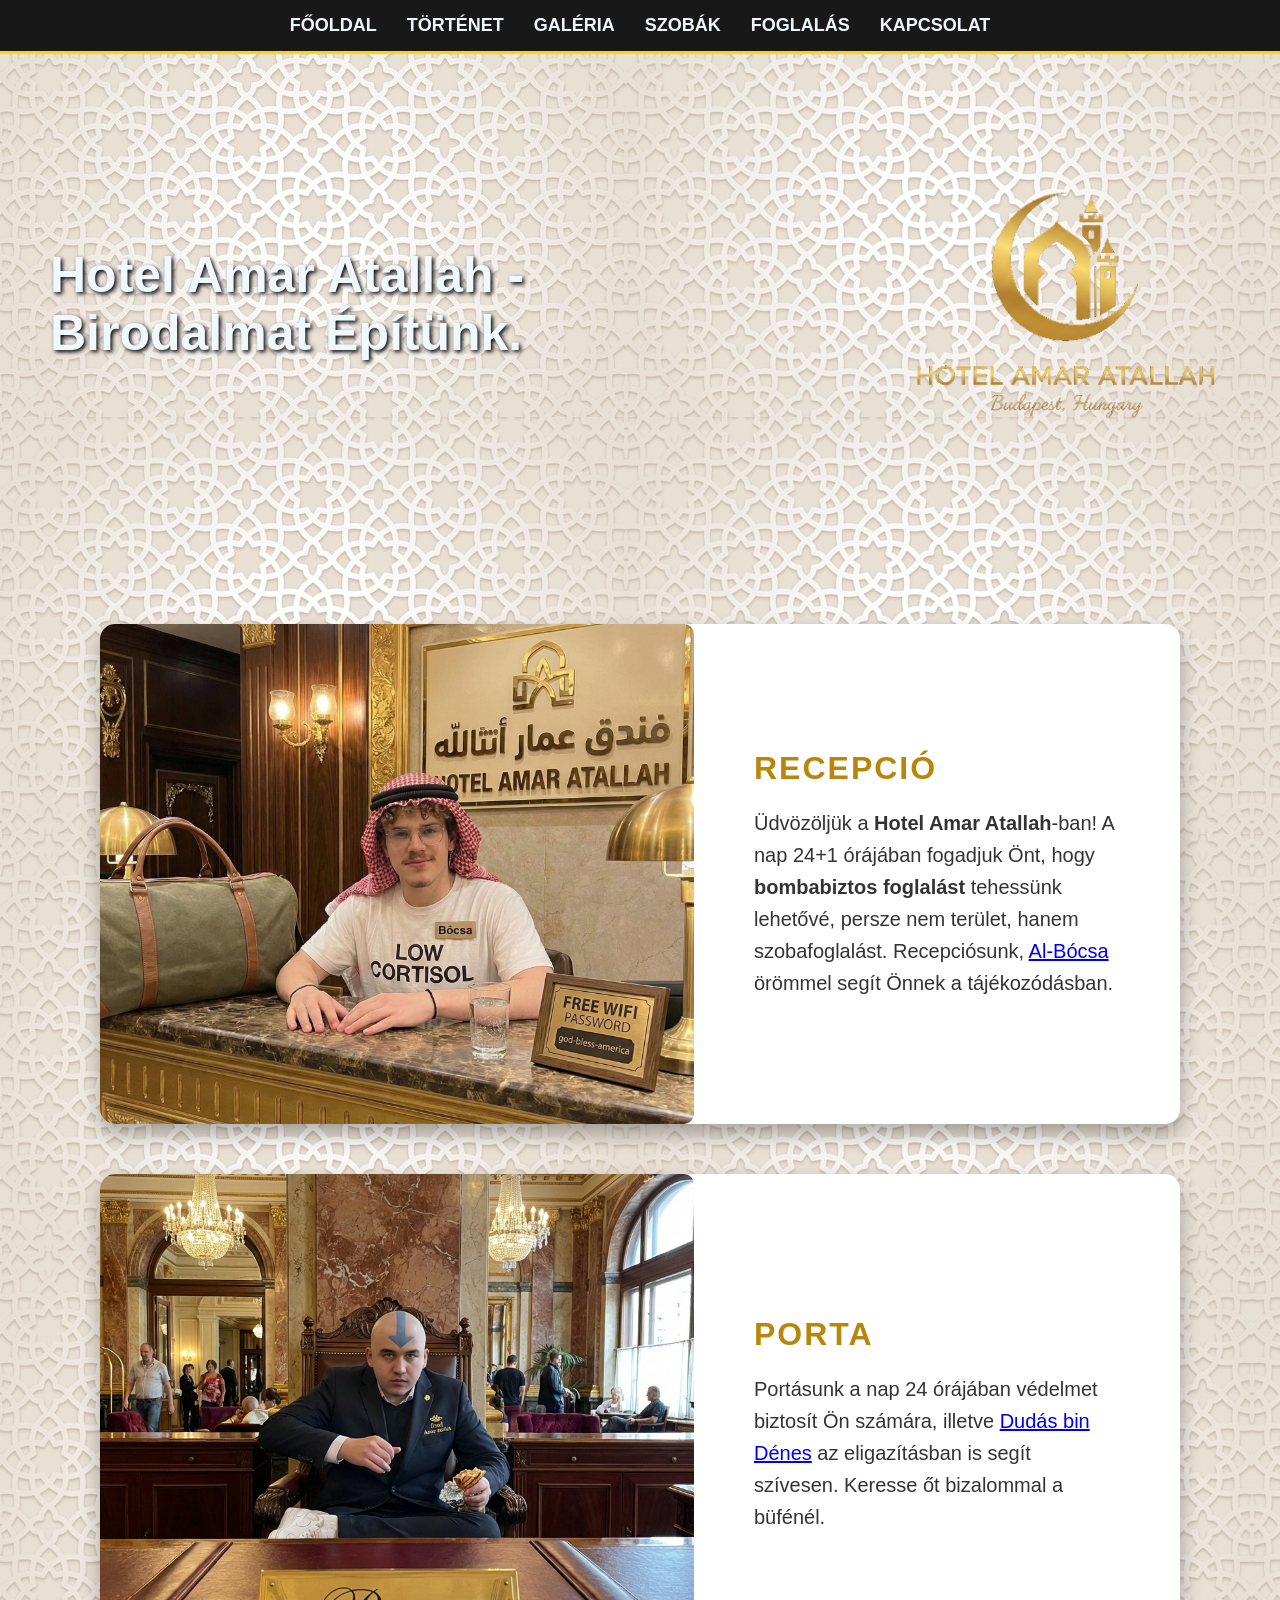
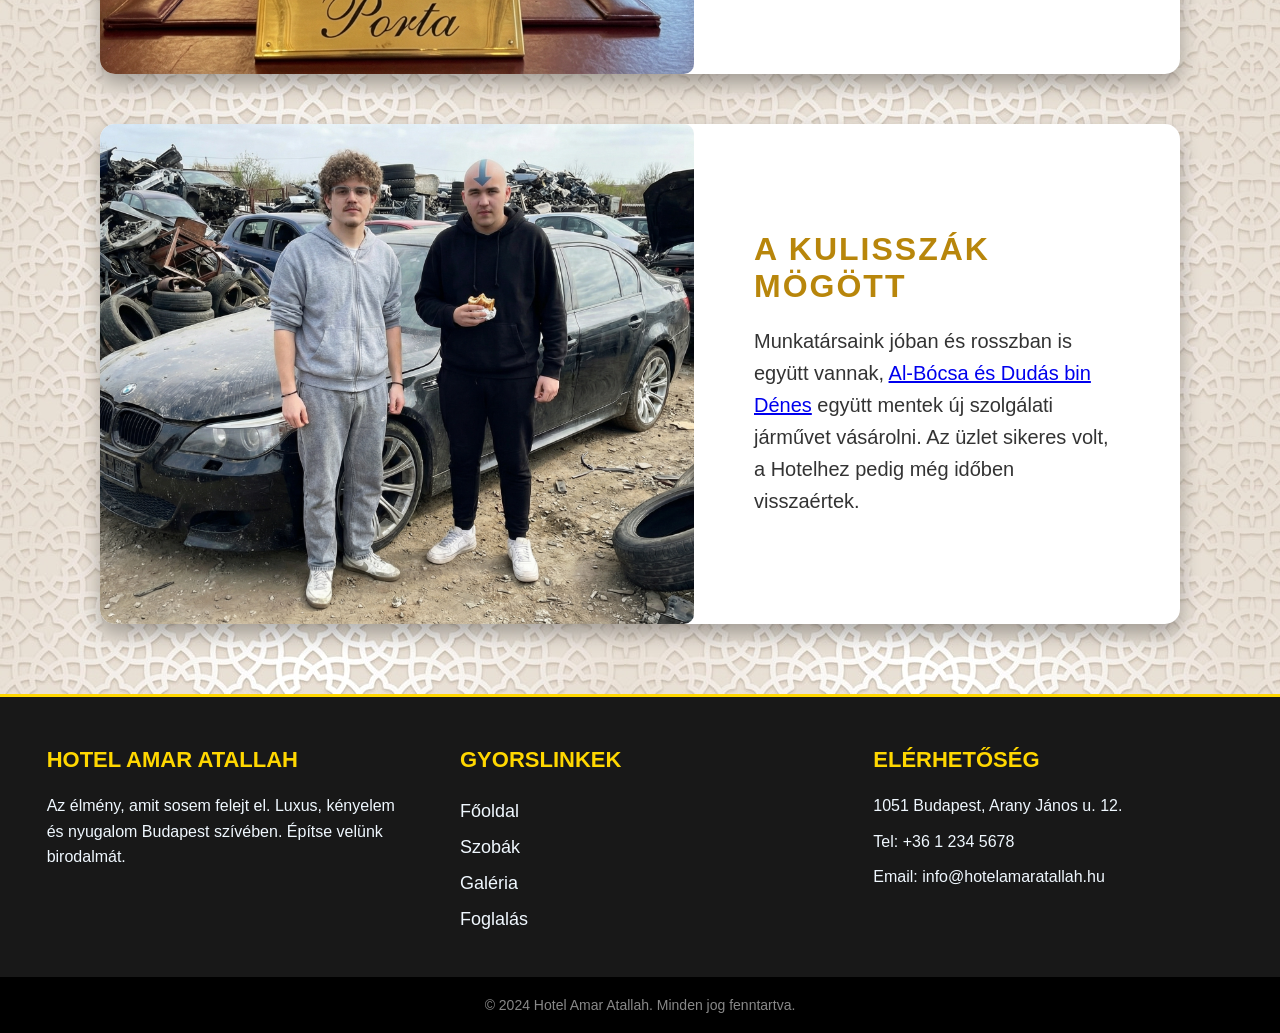
==== Hotel_Amar_Atallah/fooldal/fooldal.html @ 4a9dad7d "KAA-22" ====
<!DOCTYPE html>
<html lang="hu">
<head>
    <meta charset="UTF-8">
    <meta name="viewport" content="width=device-width, initial-scale=1.0">
    <title>Hotel Amar Atallah | Home</title>
    <link rel="stylesheet" href="css/main.css">
</head>
<body>

<nav class="navbar">
    <input type="checkbox" id="menu-toggle">

    <label for="menu-toggle" class="hamburger">
        <span></span>
        <span></span>
        <span></span>
    </label>

    <ul class="menu">
        <li><a href="../fooldal/fooldal.html">Főoldal</a></li>
        <li><a href="../us/us.html">Történet</a></li>
        <li><a href="#">Galéria</a></li>
        <li><a href="#">Szobák</a></li>
        <li><a href="#">Foglalás</a></li>
        <li><a href="#">Kapcsolat</a></li>
    </ul>
</nav>

<header>
    <h1>Hotel Amar Atallah - <br>Birodalmat Építünk.</h1>
    <img src="../../Hotel_Amar_Atallah/images/logos/WBGbig_logo_gold.png" alt="">
</header>

<main>
    <div class="kartya">
        <div class="kep-doboz">
            <img src="../../Hotel_Amar_Atallah/images/Bocsa.jpeg" alt="recepcio">
        </div>
        <div class="szoveg-doboz">
            <h2>Recepció</h2>
            <p>Üdvözöljük a <b>Hotel Amar Atallah</b>-ban! A nap 24+1 órájában fogadjuk Önt, hogy <b>bombabiztos foglalást</b> tehessünk lehetővé, persze nem terület, hanem szobafoglalást. Recepciósunk, <a href="../images/Bocsa.jpeg" target="_blank">Al-Bócsa</a> örömmel segít Önnek a tájékozódásban.</p>
        </div>
    </div>
    <div class="kartya">
        <div class="kep-doboz">
            <img src="../../Hotel_Amar_Atallah/images/Dudas.jpeg" alt="porta">
        </div>
        <div class="szoveg-doboz">
            <h2>Porta</h2>
            <p>Portásunk a nap 24 órájában védelmet biztosít Ön számára, illetve <a href="../images/Dudas.jpeg" target="_blank">Dudás bin Dénes</a> az eligazításban is segít szívesen. Keresse őt bizalommal a büfénél.</p>
        </div>
    </div>
    <div class="kartya">
        <div class="kep-doboz">
            <img src="../../Hotel_Amar_Atallah/images/Egyutt.jpeg" alt="egyutt">
        </div>
        <div class="szoveg-doboz">
            <h2>A kulisszák mögött</h2>
            <p>Munkatársaink jóban és rosszban is együtt vannak, <a href="../images/Egyutt.jpeg" target="_blank">Al-Bócsa és Dudás bin Dénes</a> együtt mentek új szolgálati járművet vásárolni. Az üzlet sikeres volt, a Hotelhez pedig még időben visszaértek.</p>
        </div>
    </div>
</main>

<footer>
    <div class="footer-tartalom">
        <div class="footer-doboz">
            <h3>Hotel Amar Atallah</h3>
            <p>Az élmény, amit sosem felejt el. Luxus, kényelem és nyugalom Budapest szívében. Építse velünk birodalmát.</p>
        </div>

        <div class="footer-doboz">
            <h3>Gyorslinkek</h3>
            <ul>
                <li><a href="#">Főoldal</a></li>
                <li><a href="#">Szobák</a></li>
                <li><a href="#">Galéria</a></li>
                <li><a href="#">Foglalás</a></li>
            </ul>
        </div>

        <div class="footer-doboz">
            <h3>Elérhetőség</h3>
            <p>1051 Budapest, Arany János u. 12.</p>
            <p>Tel: +36 1 234 5678</p>
            <p>Email: info@hotelamaratallah.hu</p>
        </div>
    </div>

    <div class="copyright">
        <p>&copy; 2024 Hotel Amar Atallah. Minden jog fenntartva.</p>
    </div>
</footer>
</body>
</html>
---- Hotel_Amar_Atallah/fooldal/css/main.css ----
* {
    box-sizing: border-box;
    margin: 0;
    padding: 0;
}

body {
    background: url(../../images/arab_hatter.png);
    font-family: 'Segoe UI', Tahoma, Geneva, Verdana, sans-serif;
}

nav {
    background-color: rgb(24, 24, 24);
    width: 100%;
    padding: 15px;
    border-bottom: 3px solid #ffd700;
    position: relative;
}

#menu-toggle {
    display: none;
}

.hamburger {
    width: 30px;
    height: 22px;
    display: flex;
    flex-direction: column;
    justify-content: space-between;
    cursor: pointer;
}

.hamburger span {
    height: 4px;
    background: white;
    border-radius: 2px;
}

.menu {
    list-style: none;
    margin: 20px 0 0 0;
    padding: 0;
    display: none;
    flex-direction: column;
    gap: 20px;
    text-align: center;
    width: 100%;
}

.menu a {
    text-decoration: none;
    color: aliceblue;
    font-size: 18px;
    font-weight: bold;
    text-transform: uppercase;
    display: block;
}

.menu a:hover {
    color: #ffd700;
}

#menu-toggle:checked ~ .menu {
    display: flex;
}

header {
    background-image: linear-gradient(to right, rgba(0,0,0,0.6)), url(../../images/hotel_upscaled.jpg);
    background-size: cover;
    background-position: center;
    width: 100%;
    padding: 30px;
    display: flex;
    flex-direction: column;
    align-items: center;
    text-align: center;
    gap: 20px;
    color: aliceblue;
}

header h1 {
    font-size: 32px;
    text-shadow: 2px 2px 4px black;
}

header img {
    height: auto;
    width: 150px;
}

main {
    margin: 20px;
    text-align: center;
}

main img {
    max-width: 100%;
    height: auto;
    border-radius: 10px;
}

@media (min-width: 1024px) {

    .hamburger {
        display: none;
    }

    .menu {
        display: flex;
        flex-direction: row;
        justify-content: center;
        gap: 30px;
        margin: 0;
    }

    header {
        flex-direction: row;
        justify-content: space-between;
        height: 500px;
        padding-left: 50px;
        padding-right: 50px;
        text-align: left;
    }

    header h1 {
        font-size: 50px;
    }

    header img {
        width: auto;
        height: 70%;
    }
}

main {
    display: flex;
    flex-direction: column;
    align-items: center;
    gap: 50px;
    padding: 50px 20px;
    min-height: 60vh;
}

.kartya {
    background-color: white;
    box-shadow: 0 10px 20px rgba(0,0,0,0.3);
    border-radius: 15px;
    overflow: hidden;
    width: 90%;
    max-width: 1300px;
    display: flex;
    flex-direction: column;
}

.kep-doboz {
    width: 100%;
    height: 300px;
}

.kep-doboz img {
    width: 100%;
    height: 100%;
    object-fit: cover;
    display: block;
}

.szoveg-doboz {
    padding: 40px;
    color: #333;
    text-align: center;
    display: flex;
    flex-direction: column;
    justify-content: center;
}

.szoveg-doboz h2 {
    color: #b8860b;
    margin-bottom: 20px;
    font-size: 32px;
    text-transform: uppercase;
    letter-spacing: 2px;
}

.szoveg-doboz p {
    font-size: 20px;
    line-height: 1.6;
}

@media (min-width: 1024px) {
    .kartya {
        flex-direction: row;
        height: 500px;
    }

    .kep-doboz {
        width: 55%;
        height: 100%;
    }

    .szoveg-doboz {
        width: 45%;
        text-align: left;
        padding: 60px;
    }
}

footer {
    background-color: rgb(24, 24, 24);
    color: aliceblue;
    padding-top: 50px;
    border-top: 3px solid #ffd700;
    width: 100%;
}

.footer-tartalom {
    display: flex;
    flex-direction: column;
    align-items: center;
    text-align: center;
    gap: 40px;
    padding-bottom: 40px;
    max-width: 1200px;
    margin: 0 auto;
}

.footer-doboz {
    width: 80%;
}

.footer-doboz h3 {
    color: #ffd700;
    margin-bottom: 20px;
    font-size: 22px;
    text-transform: uppercase;
}

.footer-doboz p {
    line-height: 1.6;
    margin-bottom: 10px;
}

.footer-doboz ul {
    list-style: none;
    padding: 0;
}

.footer-doboz a {
    text-decoration: none;
    color: aliceblue;
    line-height: 2;
    font-size: 18px;
}


.footer-doboz a:hover {
    color: #ffd700;
}

.copyright {
    background-color: black;
    text-align: center;
    padding: 20px;
    font-size: 14px;
    color: #888;
}

@media (min-width: 800px) {
    .footer-tartalom {
        flex-direction: row;
        justify-content: space-around;
        align-items: flex-start;
        text-align: left;
    }

    .footer-doboz {
        width: 30%;
    }
}
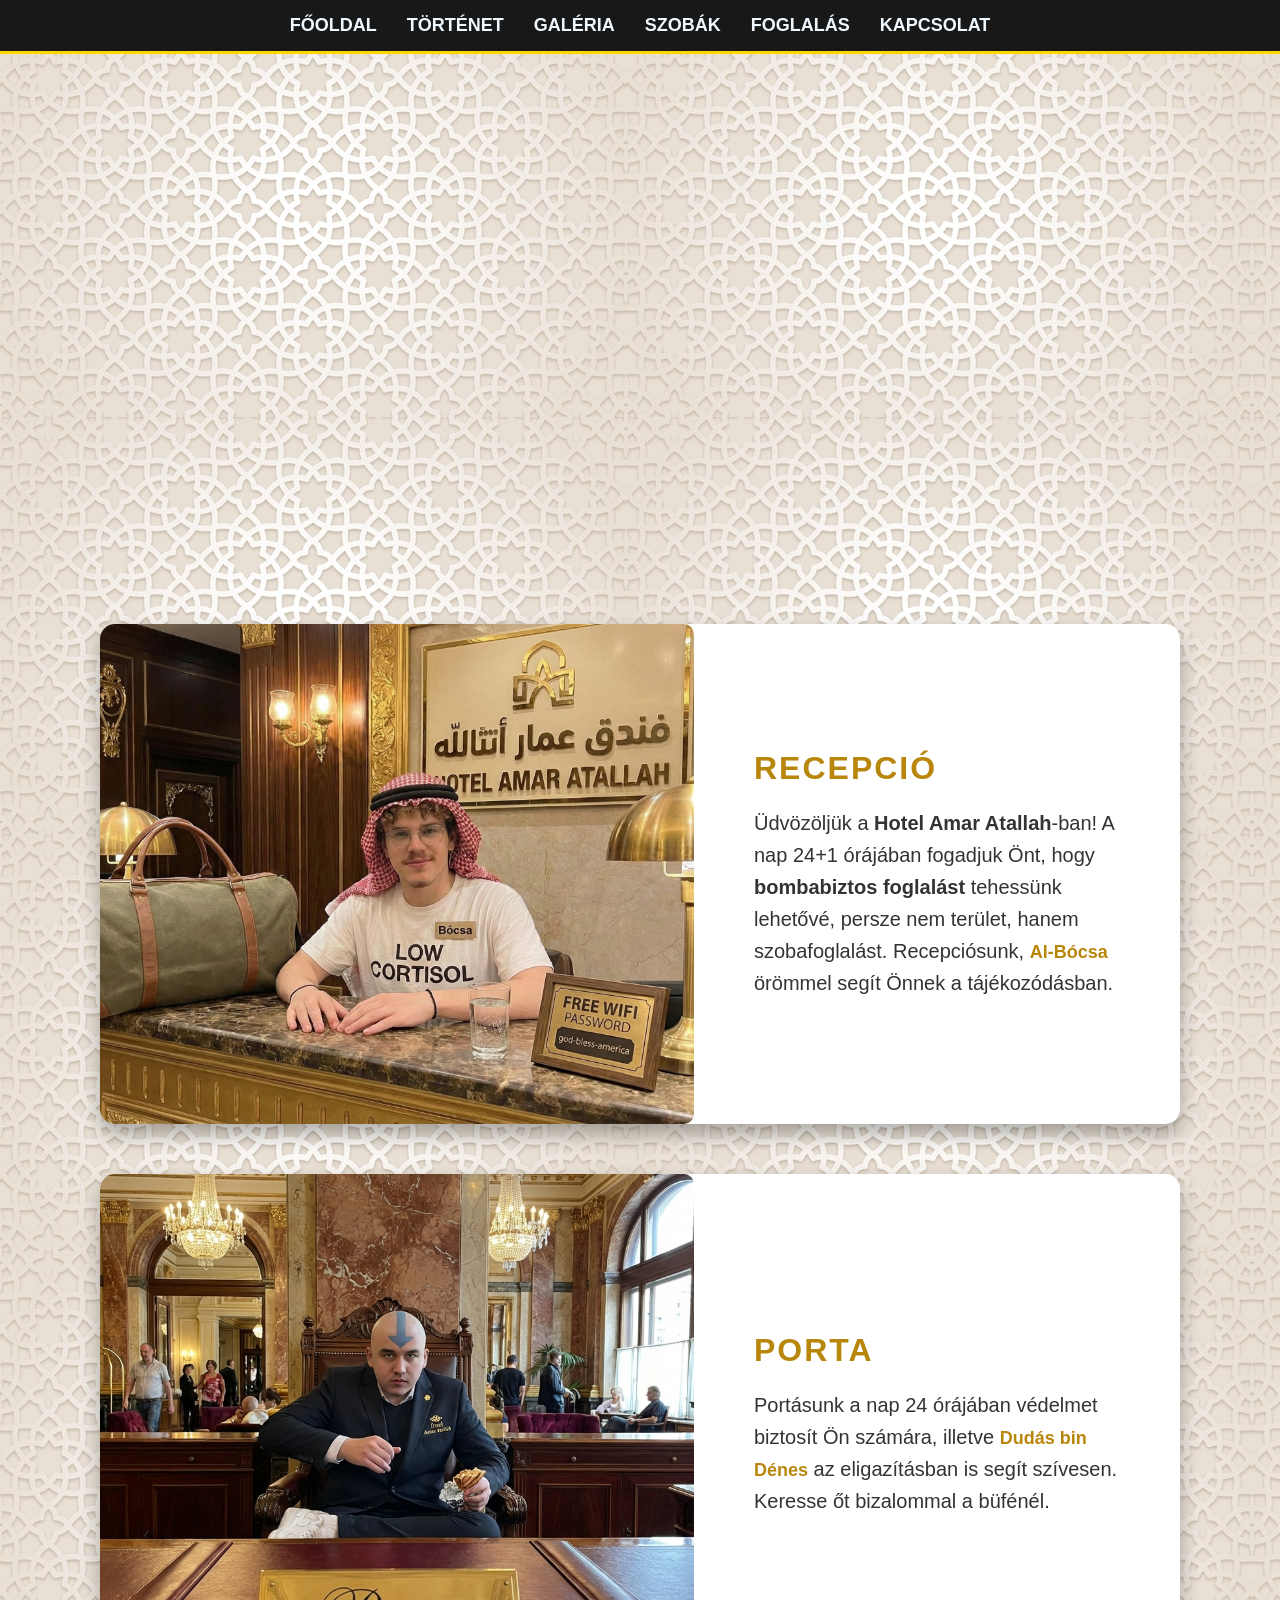
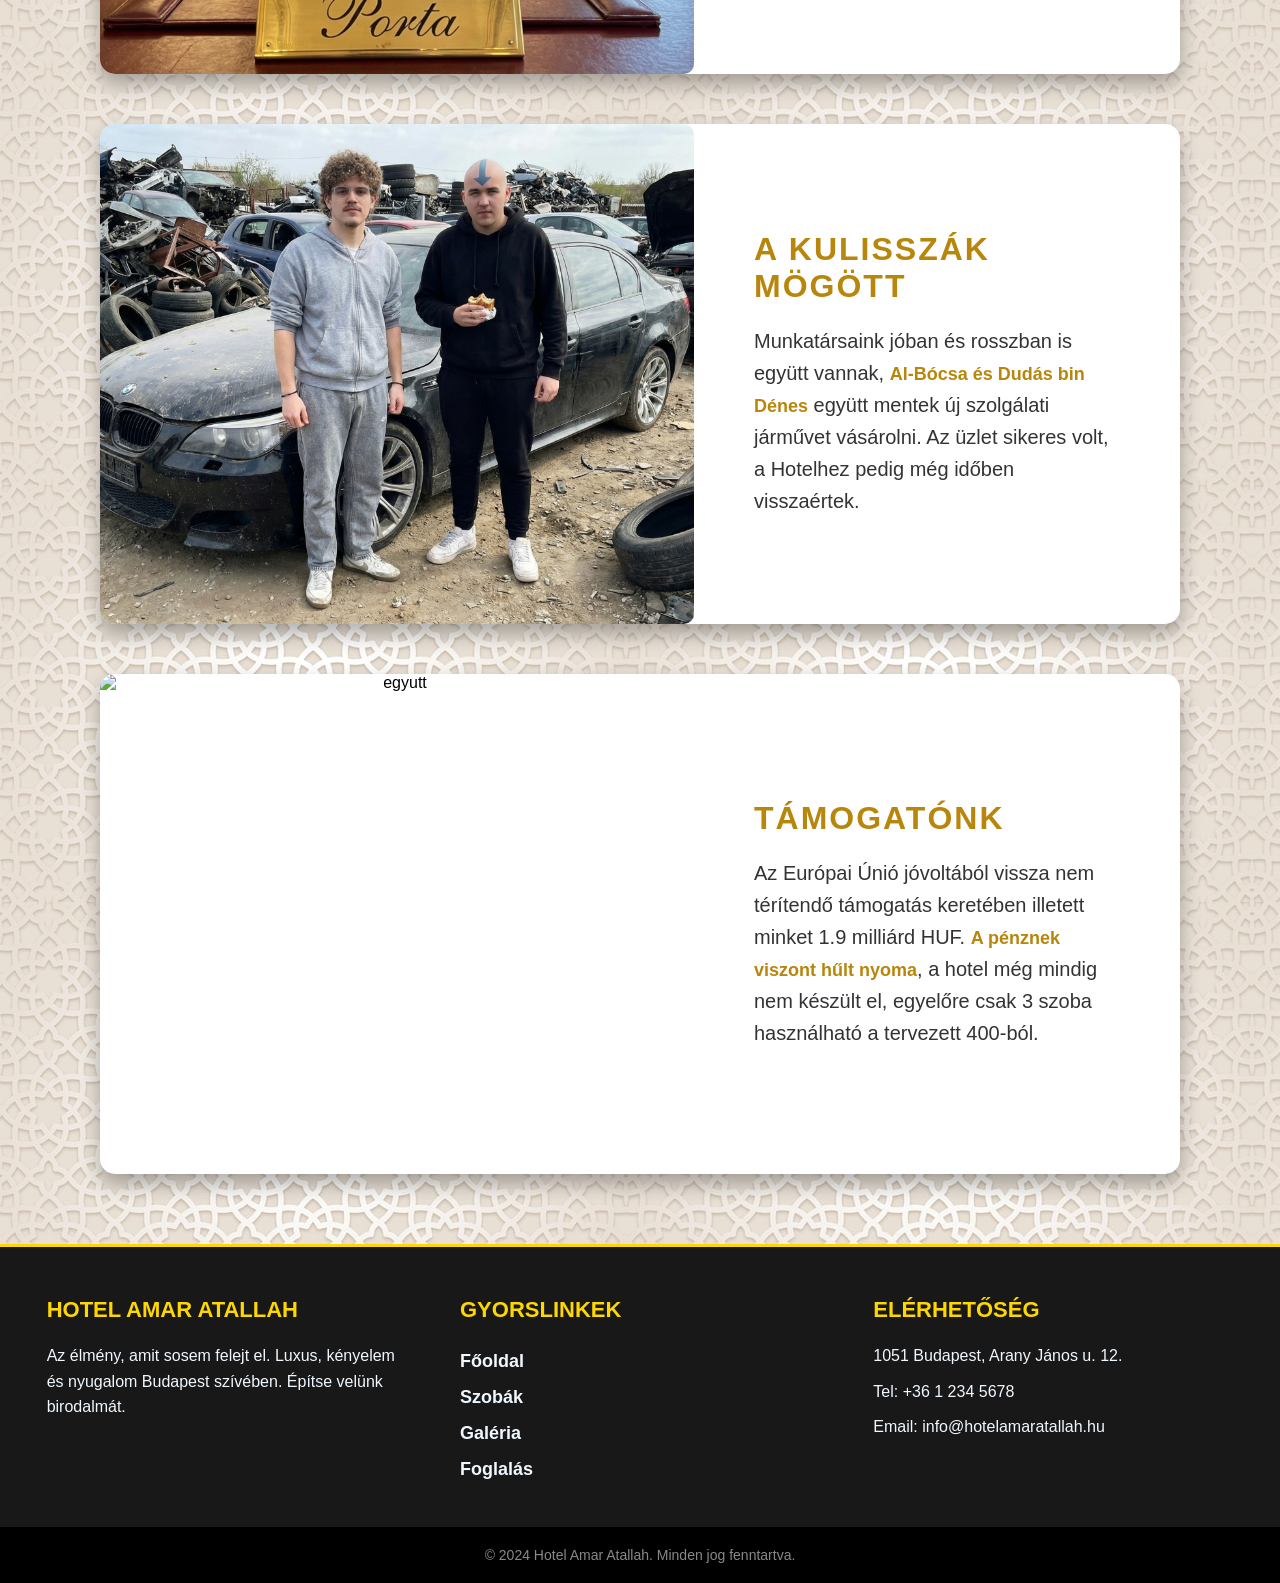
==== commit be726745: "KAA-28" ====
--- a/Hotel_Amar_Atallah/fooldal/fooldal.html
+++ b/Hotel_Amar_Atallah/fooldal/fooldal.html
@@ -27,9 +27,7 @@
     </ul>
 </nav>
 
-<header>
-    <h1>Hotel Amar Atallah - <br>Birodalmat Építünk.</h1>
-    <img src="../../Hotel_Amar_Atallah/images/logos/WBGbig_logo_gold.png" alt="">
+<header>    
 </header>
 
 <main>
@@ -58,6 +56,15 @@
         <div class="szoveg-doboz">
             <h2>A kulisszák mögött</h2>
             <p>Munkatársaink jóban és rosszban is együtt vannak, <a href="../images/Egyutt.jpeg" target="_blank">Al-Bócsa és Dudás bin Dénes</a> együtt mentek új szolgálati járművet vásárolni. Az üzlet sikeres volt, a Hotelhez pedig még időben visszaértek.</p>
+        </div>
+    </div>
+    <div class="kartya">
+        <div class="kep-doboz">
+            <img src="../images/eu.jpeg" alt="egyutt">
+        </div>
+        <div class="szoveg-doboz">
+            <h2>Támogatónk</h2>
+            <p>Az Európai Únió jóvoltából vissza nem térítendő támogatás keretében illetett minket 1.9 milliárd HUF. <a href="" target="_blank">A pénznek viszont hűlt nyoma</a>, a hotel még mindig nem készült el, egyelőre csak 3 szoba használható a tervezett 400-ból.</p>
         </div>
     </div>
 </main>
--- a/Hotel_Amar_Atallah/fooldal/css/main.css
+++ b/Hotel_Amar_Atallah/fooldal/css/main.css
@@ -275,4 +275,15 @@
     .footer-doboz {
         width: 30%;
     }
+}
+
+a {
+    text-decoration: none;
+    color: #b8860b;
+    font-size: 18px;
+    font-weight: bold;
+}
+
+a:hover {
+    color: #ffd700;
 }
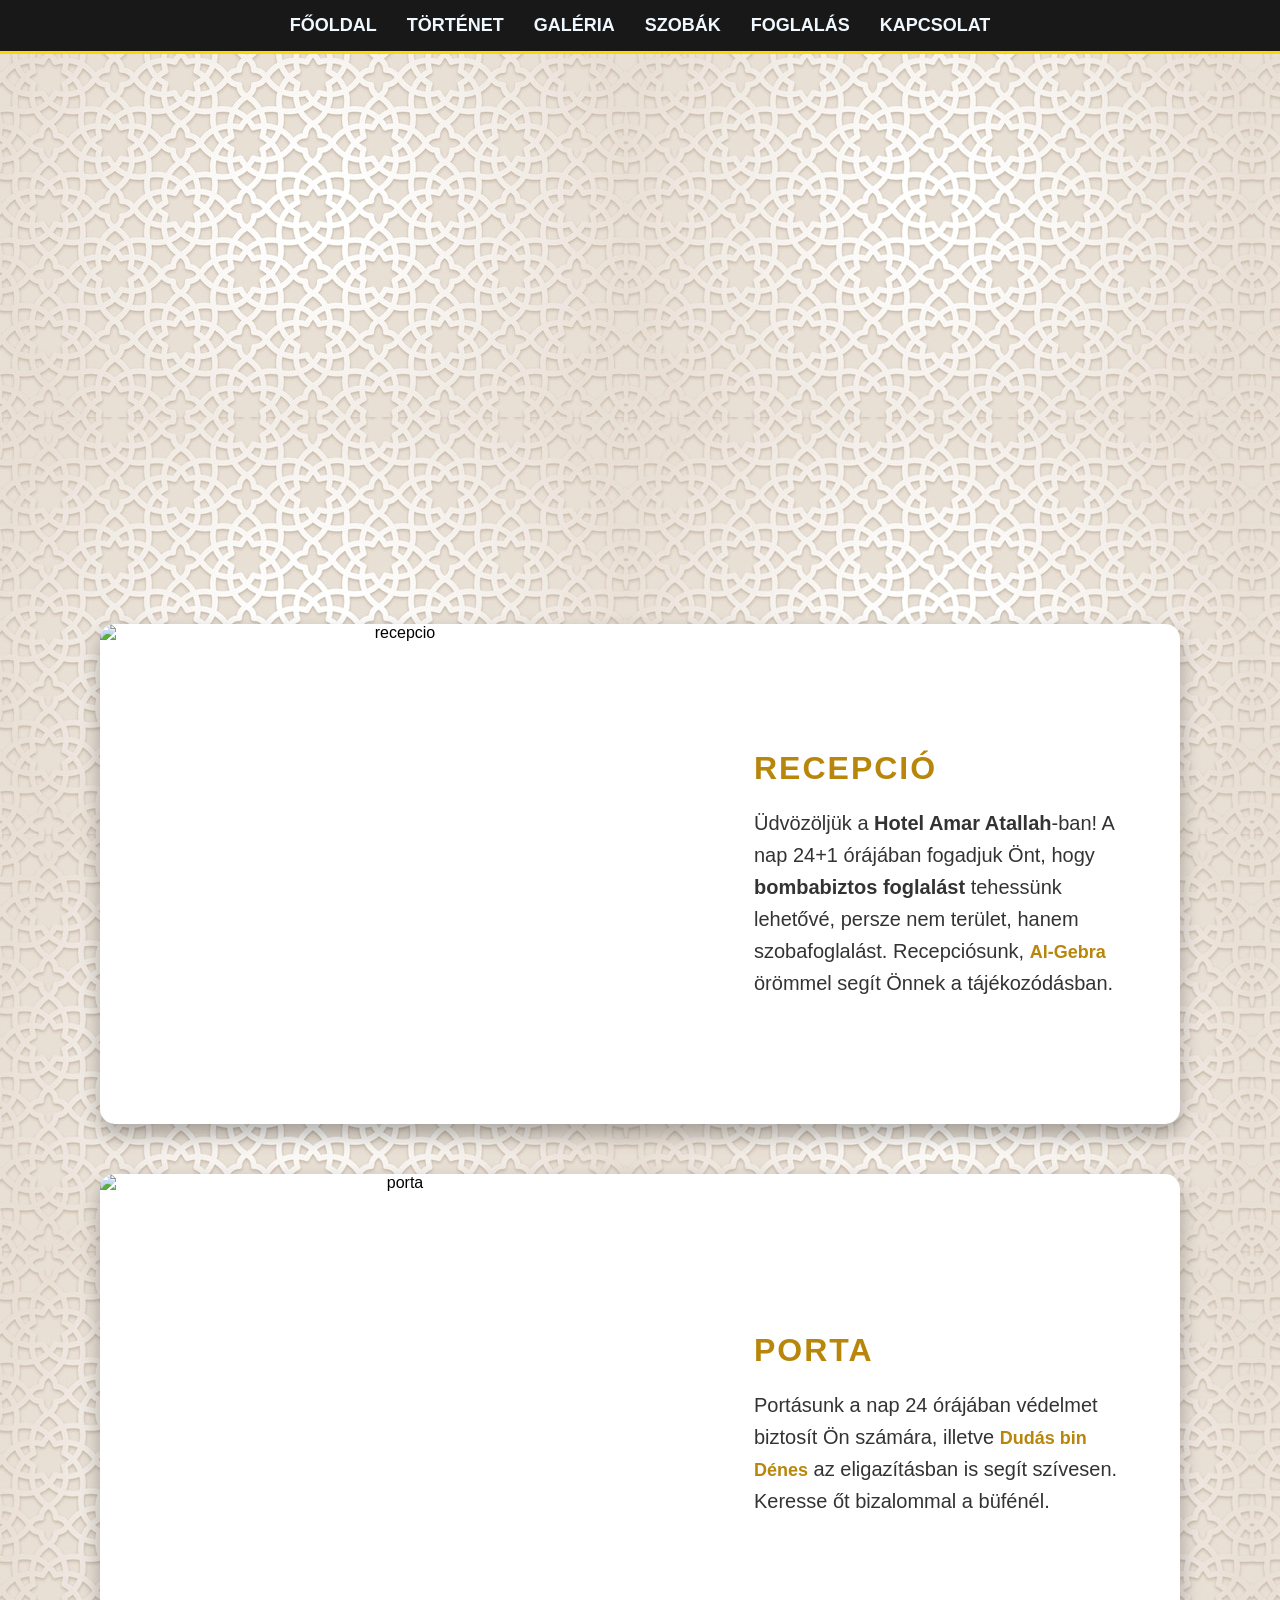
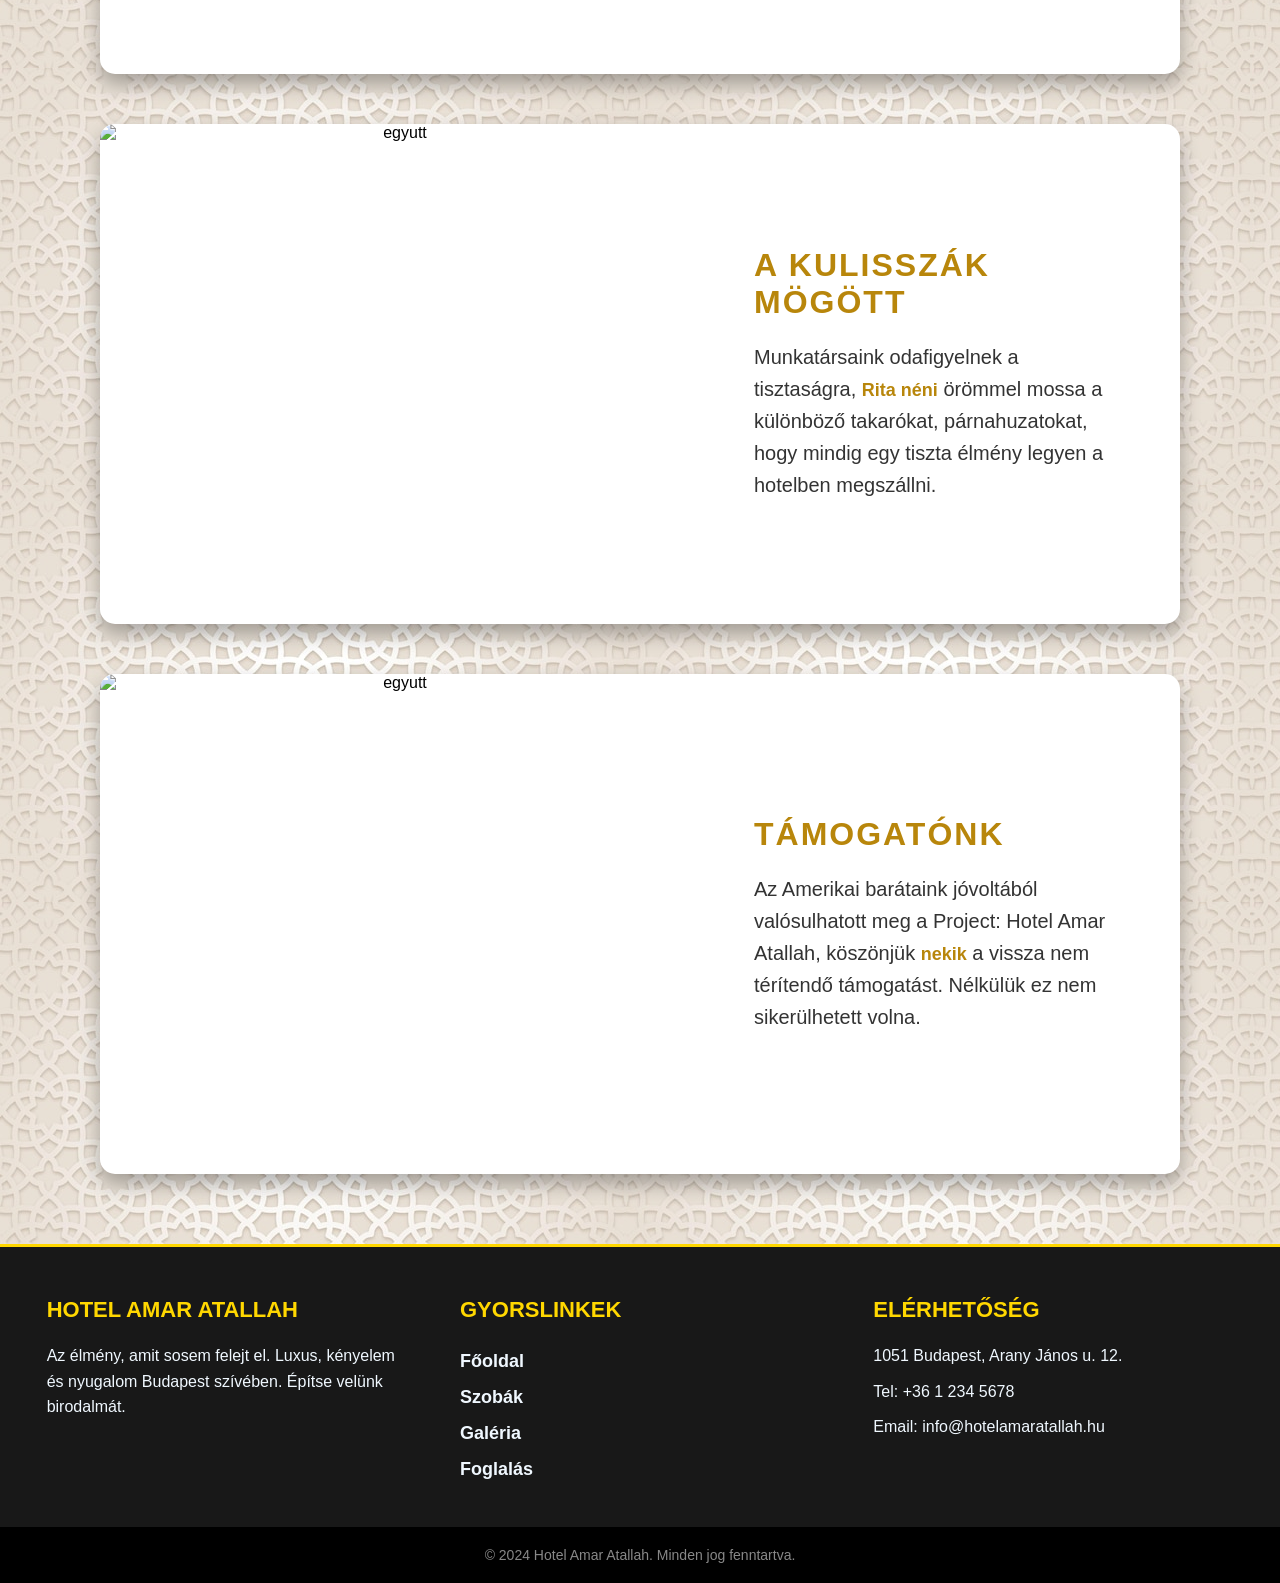
==== commit 126678ec: "KAA-32" ====
--- a/Hotel_Amar_Atallah/fooldal/fooldal.html
+++ b/Hotel_Amar_Atallah/fooldal/fooldal.html
@@ -33,16 +33,16 @@
 <main>
     <div class="kartya">
         <div class="kep-doboz">
-            <img src="../../Hotel_Amar_Atallah/images/Bocsa.jpeg" alt="recepcio">
+            <img src="../../Hotel_Amar_Atallah/images/receptionist.png" alt="recepcio">
         </div>
         <div class="szoveg-doboz">
             <h2>Recepció</h2>
-            <p>Üdvözöljük a <b>Hotel Amar Atallah</b>-ban! A nap 24+1 órájában fogadjuk Önt, hogy <b>bombabiztos foglalást</b> tehessünk lehetővé, persze nem terület, hanem szobafoglalást. Recepciósunk, <a href="../images/Bocsa.jpeg" target="_blank">Al-Bócsa</a> örömmel segít Önnek a tájékozódásban.</p>
+            <p>Üdvözöljük a <b>Hotel Amar Atallah</b>-ban! A nap 24+1 órájában fogadjuk Önt, hogy <b>bombabiztos foglalást</b> tehessünk lehetővé, persze nem terület, hanem szobafoglalást. Recepciósunk, <a href="../images/receptionist.png" target="_blank">Al-Gebra</a> örömmel segít Önnek a tájékozódásban.</p>
         </div>
     </div>
     <div class="kartya">
         <div class="kep-doboz">
-            <img src="../../Hotel_Amar_Atallah/images/Dudas.jpeg" alt="porta">
+            <img src="../../Hotel_Amar_Atallah/images/portas.png" alt="porta">
         </div>
         <div class="szoveg-doboz">
             <h2>Porta</h2>
@@ -51,20 +51,20 @@
     </div>
     <div class="kartya">
         <div class="kep-doboz">
-            <img src="../../Hotel_Amar_Atallah/images/Egyutt.jpeg" alt="egyutt">
+            <img src="../../Hotel_Amar_Atallah/images/washer.png" alt="egyutt">
         </div>
         <div class="szoveg-doboz">
             <h2>A kulisszák mögött</h2>
-            <p>Munkatársaink jóban és rosszban is együtt vannak, <a href="../images/Egyutt.jpeg" target="_blank">Al-Bócsa és Dudás bin Dénes</a> együtt mentek új szolgálati járművet vásárolni. Az üzlet sikeres volt, a Hotelhez pedig még időben visszaértek.</p>
+            <p>Munkatársaink odafigyelnek a tisztaságra, <a href="../images/washer.png" target="_blank">Rita néni</a> örömmel mossa a különböző takarókat, párnahuzatokat, hogy mindig egy tiszta élmény legyen a hotelben megszállni.</p>
         </div>
     </div>
     <div class="kartya">
         <div class="kep-doboz">
-            <img src="../images/eu.jpeg" alt="egyutt">
+            <img src="../images/sa-us.png" alt="egyutt">
         </div>
         <div class="szoveg-doboz">
             <h2>Támogatónk</h2>
-            <p>Az Európai Únió jóvoltából vissza nem térítendő támogatás keretében illetett minket 1.9 milliárd HUF. <a href="" target="_blank">A pénznek viszont hűlt nyoma</a>, a hotel még mindig nem készült el, egyelőre csak 3 szoba használható a tervezett 400-ból.</p>
+            <p>Az Amerikai barátaink jóvoltából valósulhatott meg a Project: Hotel Amar Atallah, köszönjük <a href="../images/sa-us.png" target="_blank">nekik</a> a vissza nem térítendő támogatást. Nélkülük ez nem sikerülhetett volna.</p>
         </div>
     </div>
 </main>
--- a/Hotel_Amar_Atallah/fooldal/css/main.css
+++ b/Hotel_Amar_Atallah/fooldal/css/main.css
@@ -65,7 +65,7 @@
 }
 
 header {
-    background-image: linear-gradient(to right, rgba(0,0,0,0.6)), url(../../images/hotel_upscaled.jpg);
+    background-image: linear-gradient(to right, rgba(0,0,0,0)), url(../../images/hotel_upscaled.jpg);
     background-size: cover;
     background-position: center;
     width: 100%;
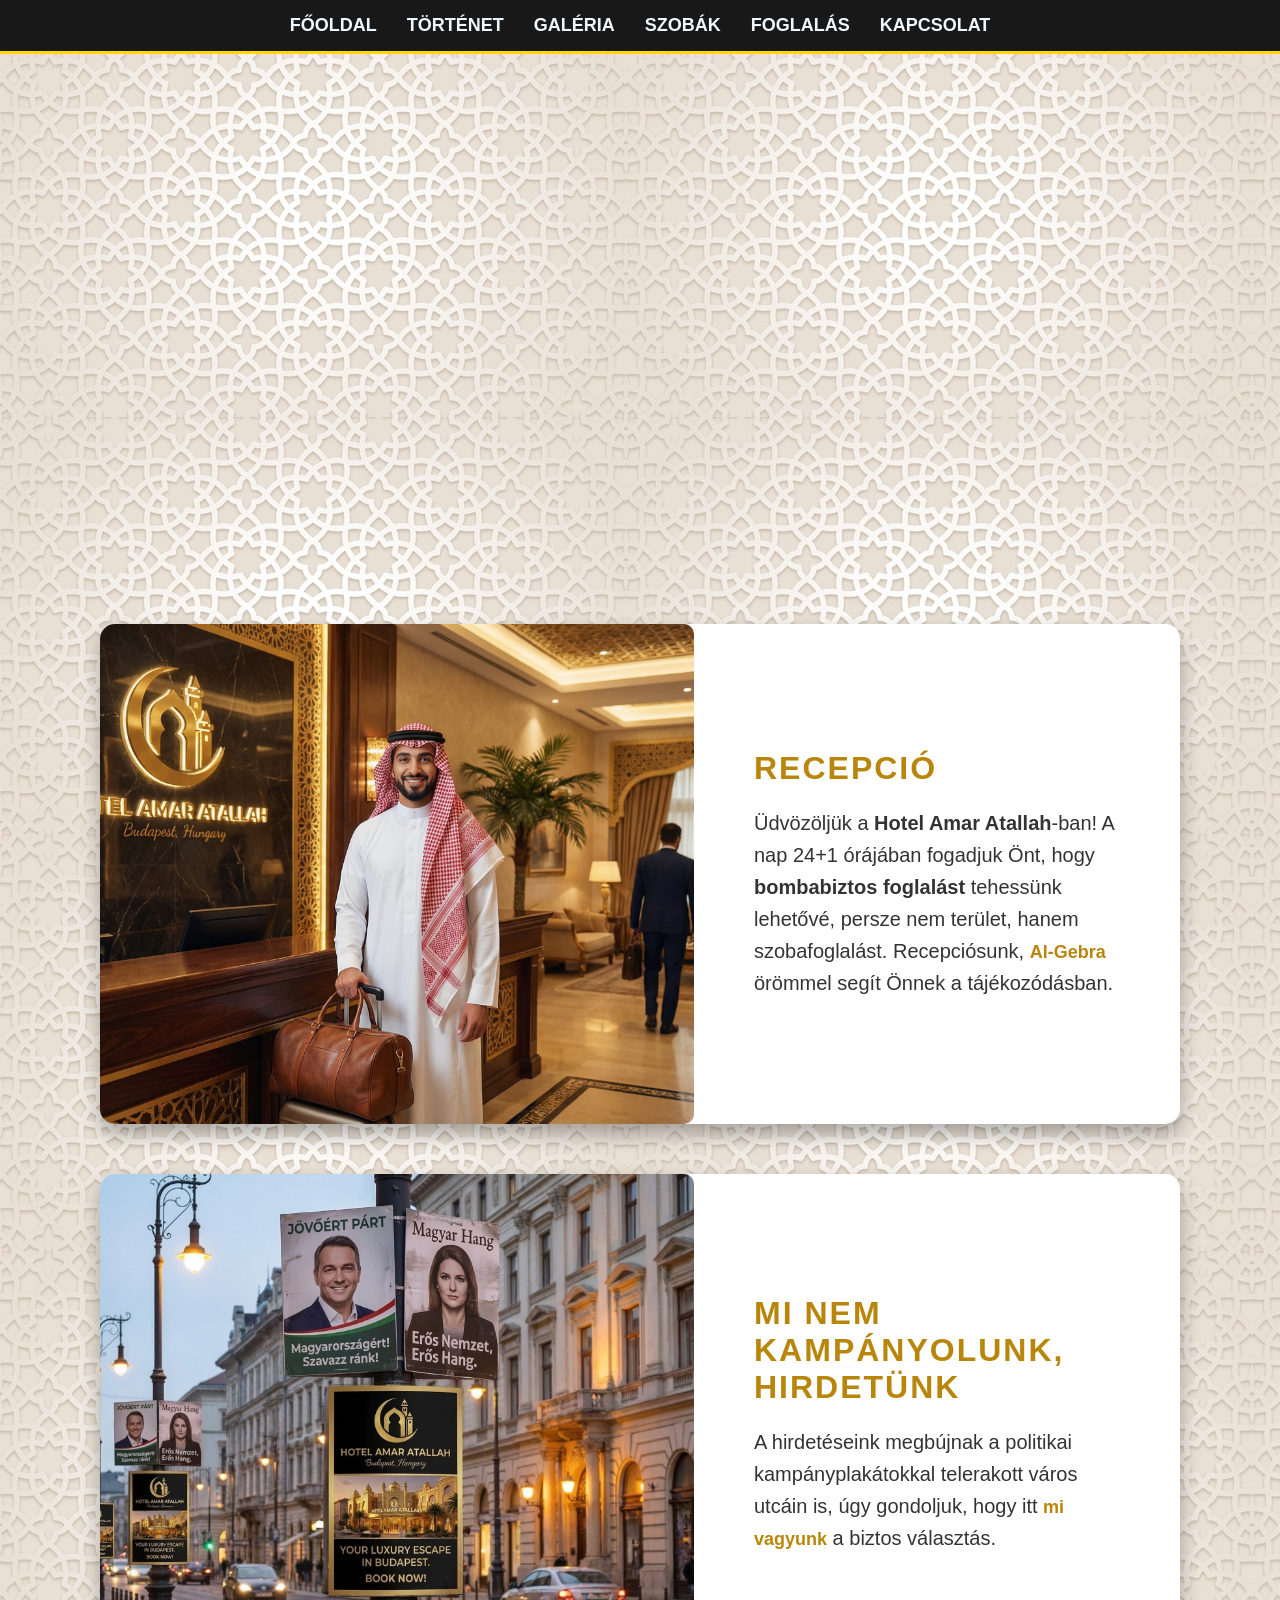
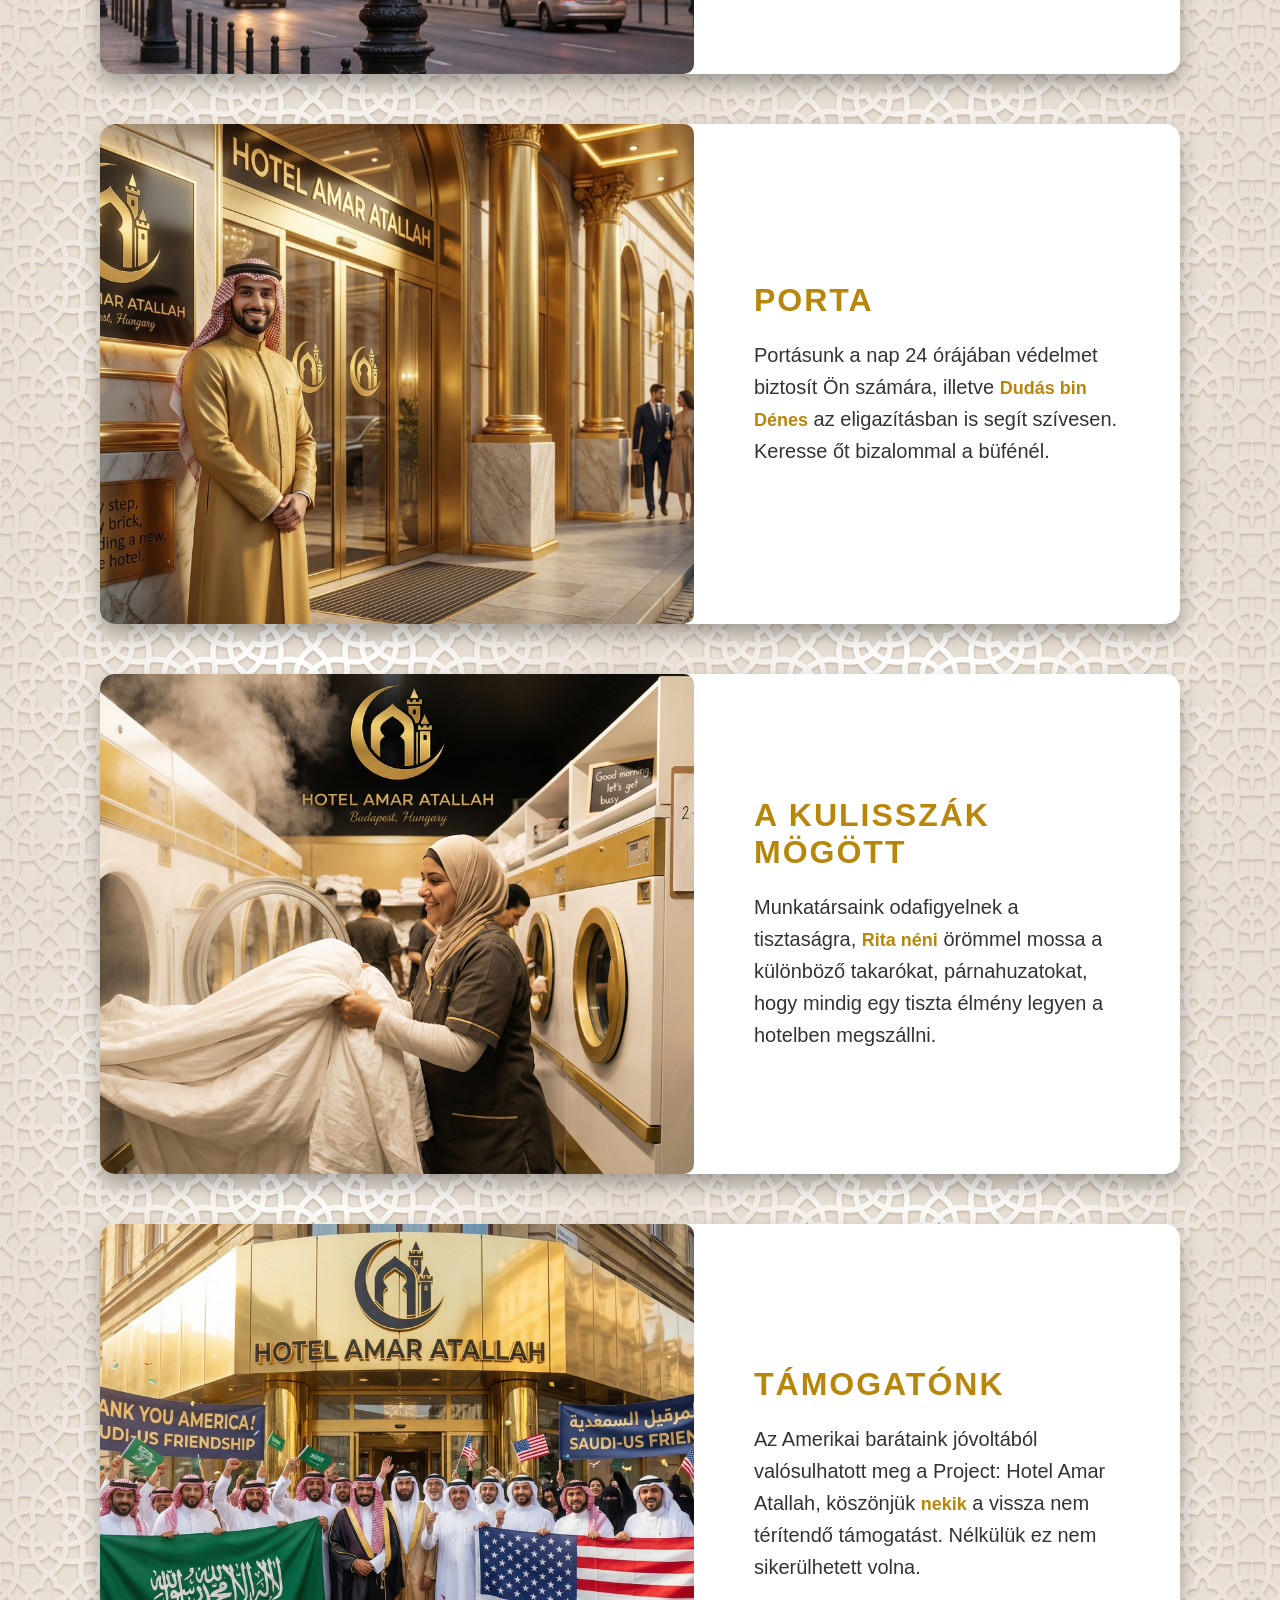
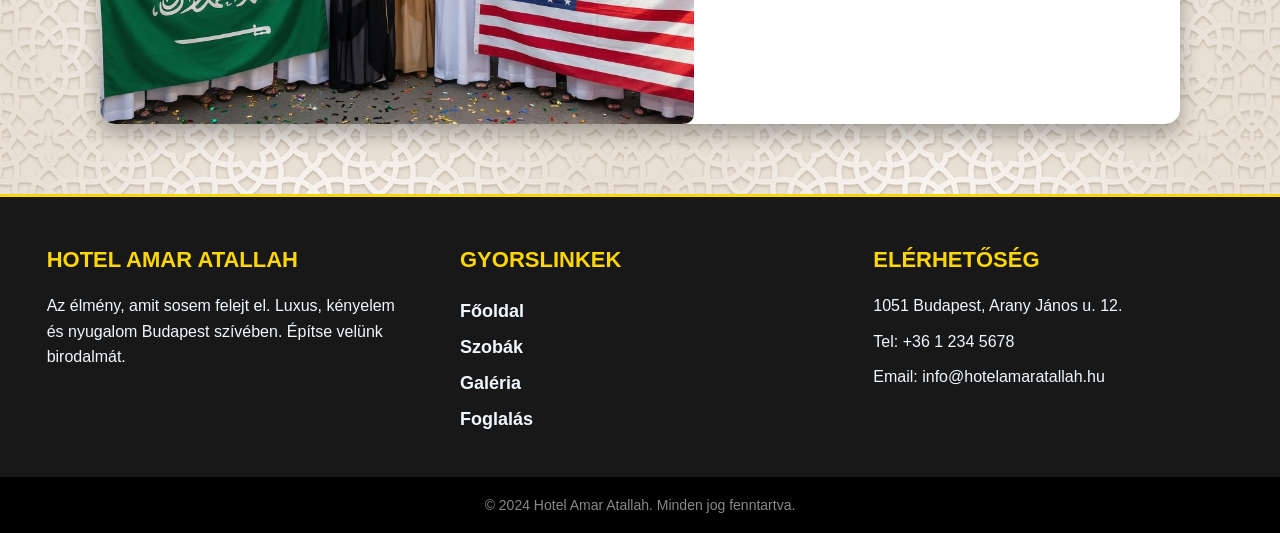
==== commit 4ab22df6: "KAA-38" ====
--- a/Hotel_Amar_Atallah/fooldal/fooldal.html
+++ b/Hotel_Amar_Atallah/fooldal/fooldal.html
@@ -38,6 +38,15 @@
         <div class="szoveg-doboz">
             <h2>Recepció</h2>
             <p>Üdvözöljük a <b>Hotel Amar Atallah</b>-ban! A nap 24+1 órájában fogadjuk Önt, hogy <b>bombabiztos foglalást</b> tehessünk lehetővé, persze nem terület, hanem szobafoglalást. Recepciósunk, <a href="../images/receptionist.png" target="_blank">Al-Gebra</a> örömmel segít Önnek a tájékozódásban.</p>
+        </div>
+    </div>
+    <div class="kartya">
+        <div class="kep-doboz">
+            <img src="../../Hotel_Amar_Atallah/images/plakat.png" alt="recepcio">
+        </div>
+        <div class="szoveg-doboz">
+            <h2>Mi nem kampányolunk, hirdetünk</h2>
+            <p>A hirdetéseink megbújnak a politikai kampányplakátokkal telerakott város utcáin is, úgy gondoljuk, hogy itt <a href="../images/plakat.png">mi vagyunk</a> a biztos választás.</p>
         </div>
     </div>
     <div class="kartya">
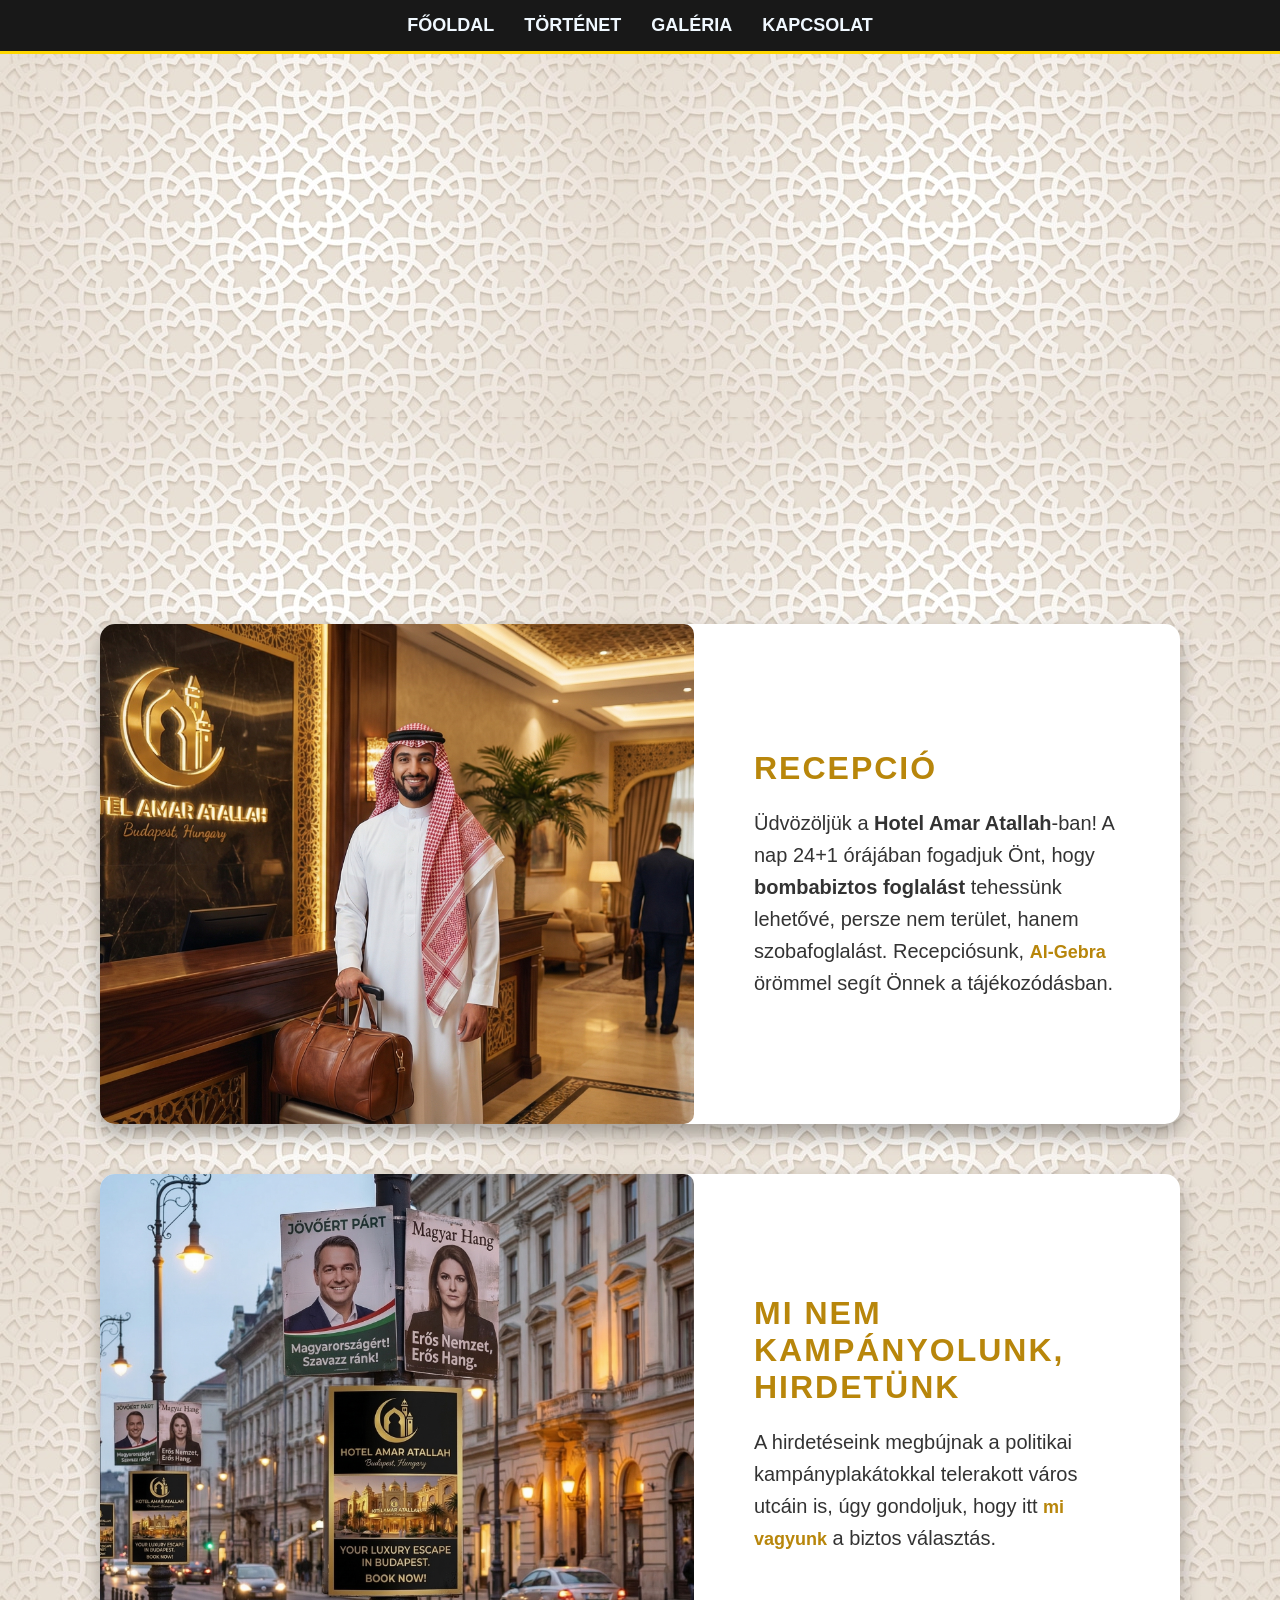
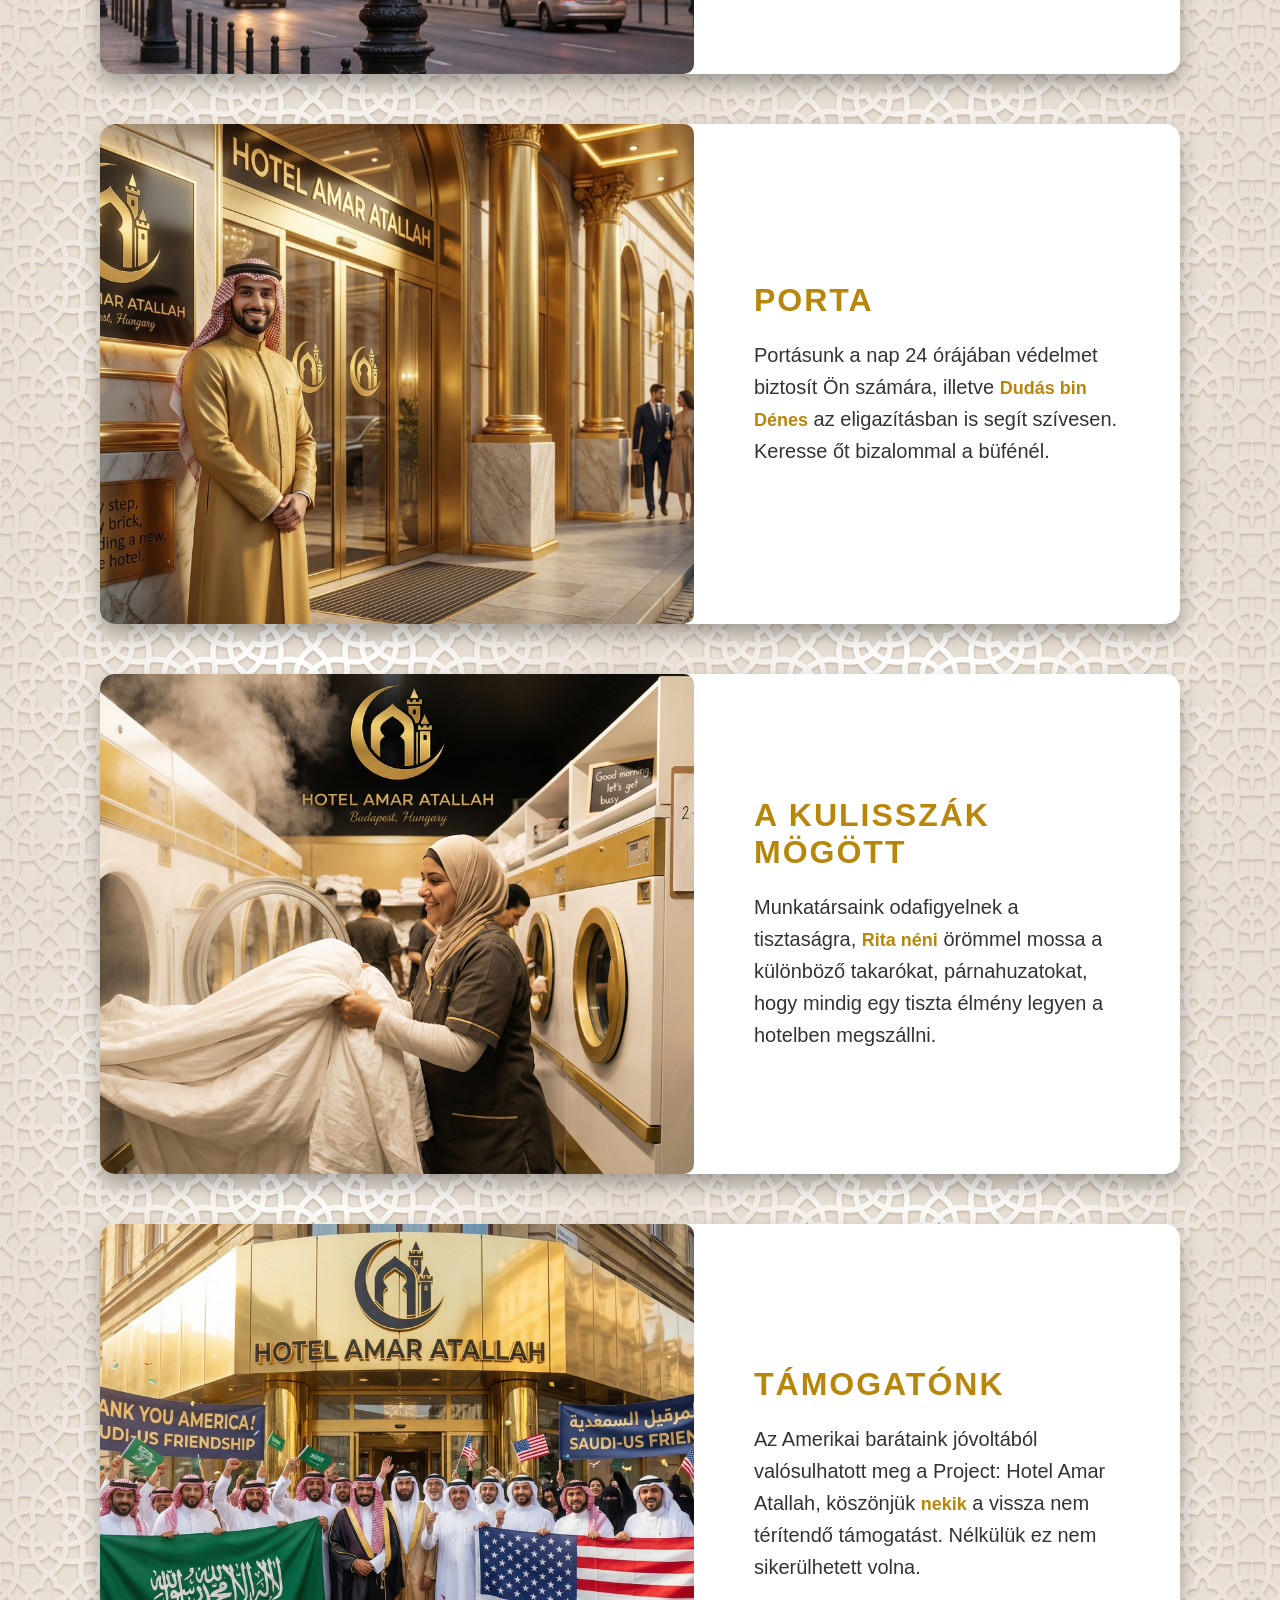
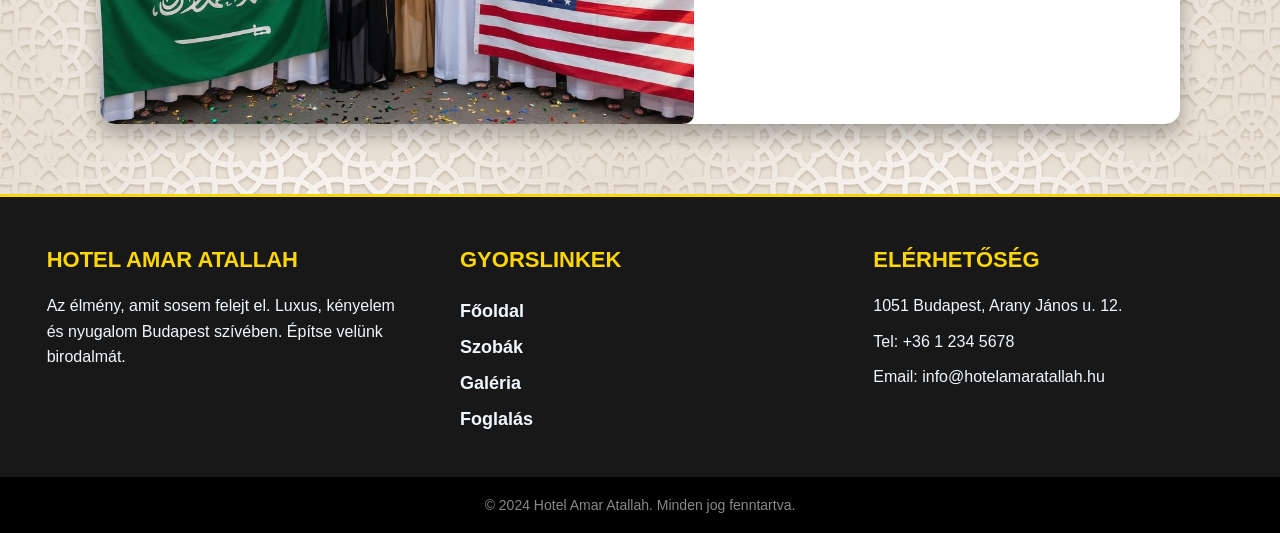
==== commit bfed94a2: "KAA-42" ====
--- a/Hotel_Amar_Atallah/fooldal/fooldal.html
+++ b/Hotel_Amar_Atallah/fooldal/fooldal.html
@@ -20,9 +20,7 @@
     <ul class="menu">
         <li><a href="../fooldal/fooldal.html">Főoldal</a></li>
         <li><a href="../us/us.html">Történet</a></li>
-        <li><a href="#">Galéria</a></li>
-        <li><a href="#">Szobák</a></li>
-        <li><a href="#">Foglalás</a></li>
+        <li><a href="../galeria/galeria.html">Galéria</a></li>
         <li><a href="#">Kapcsolat</a></li>
     </ul>
 </nav>
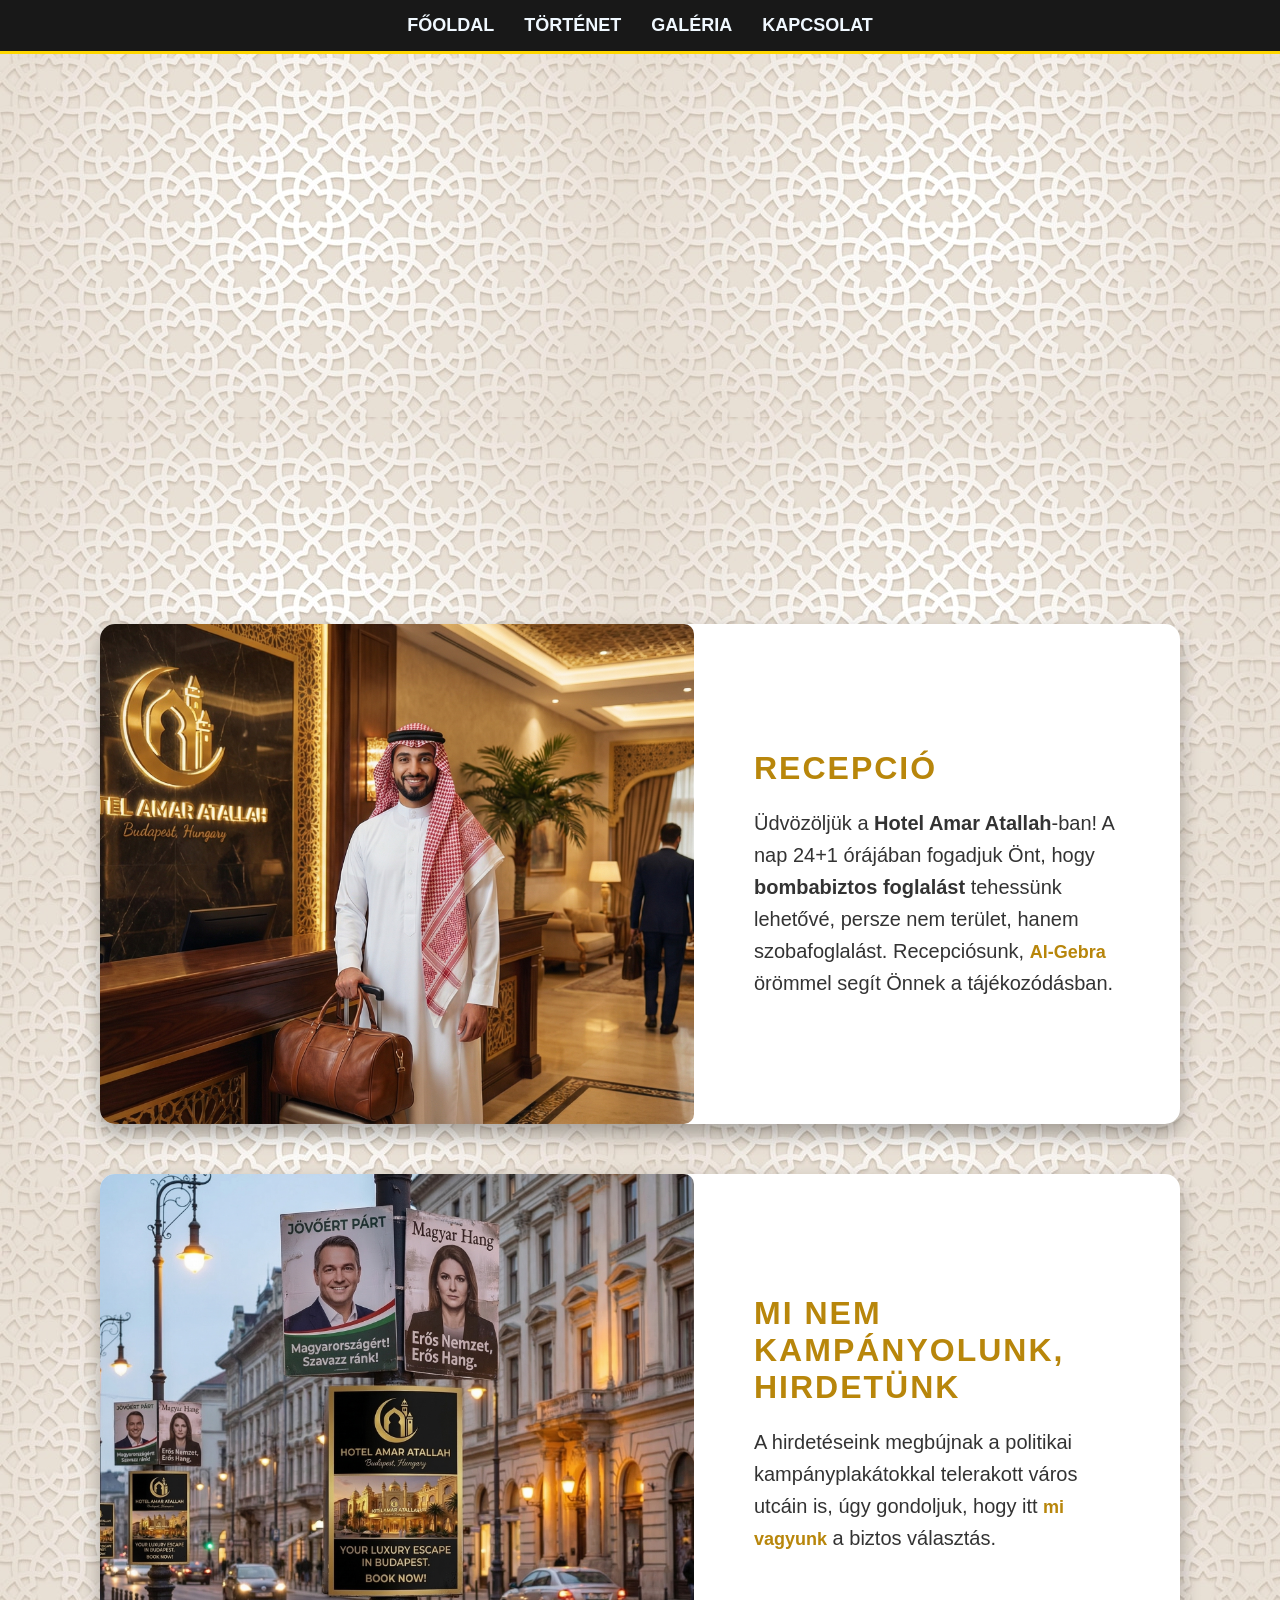
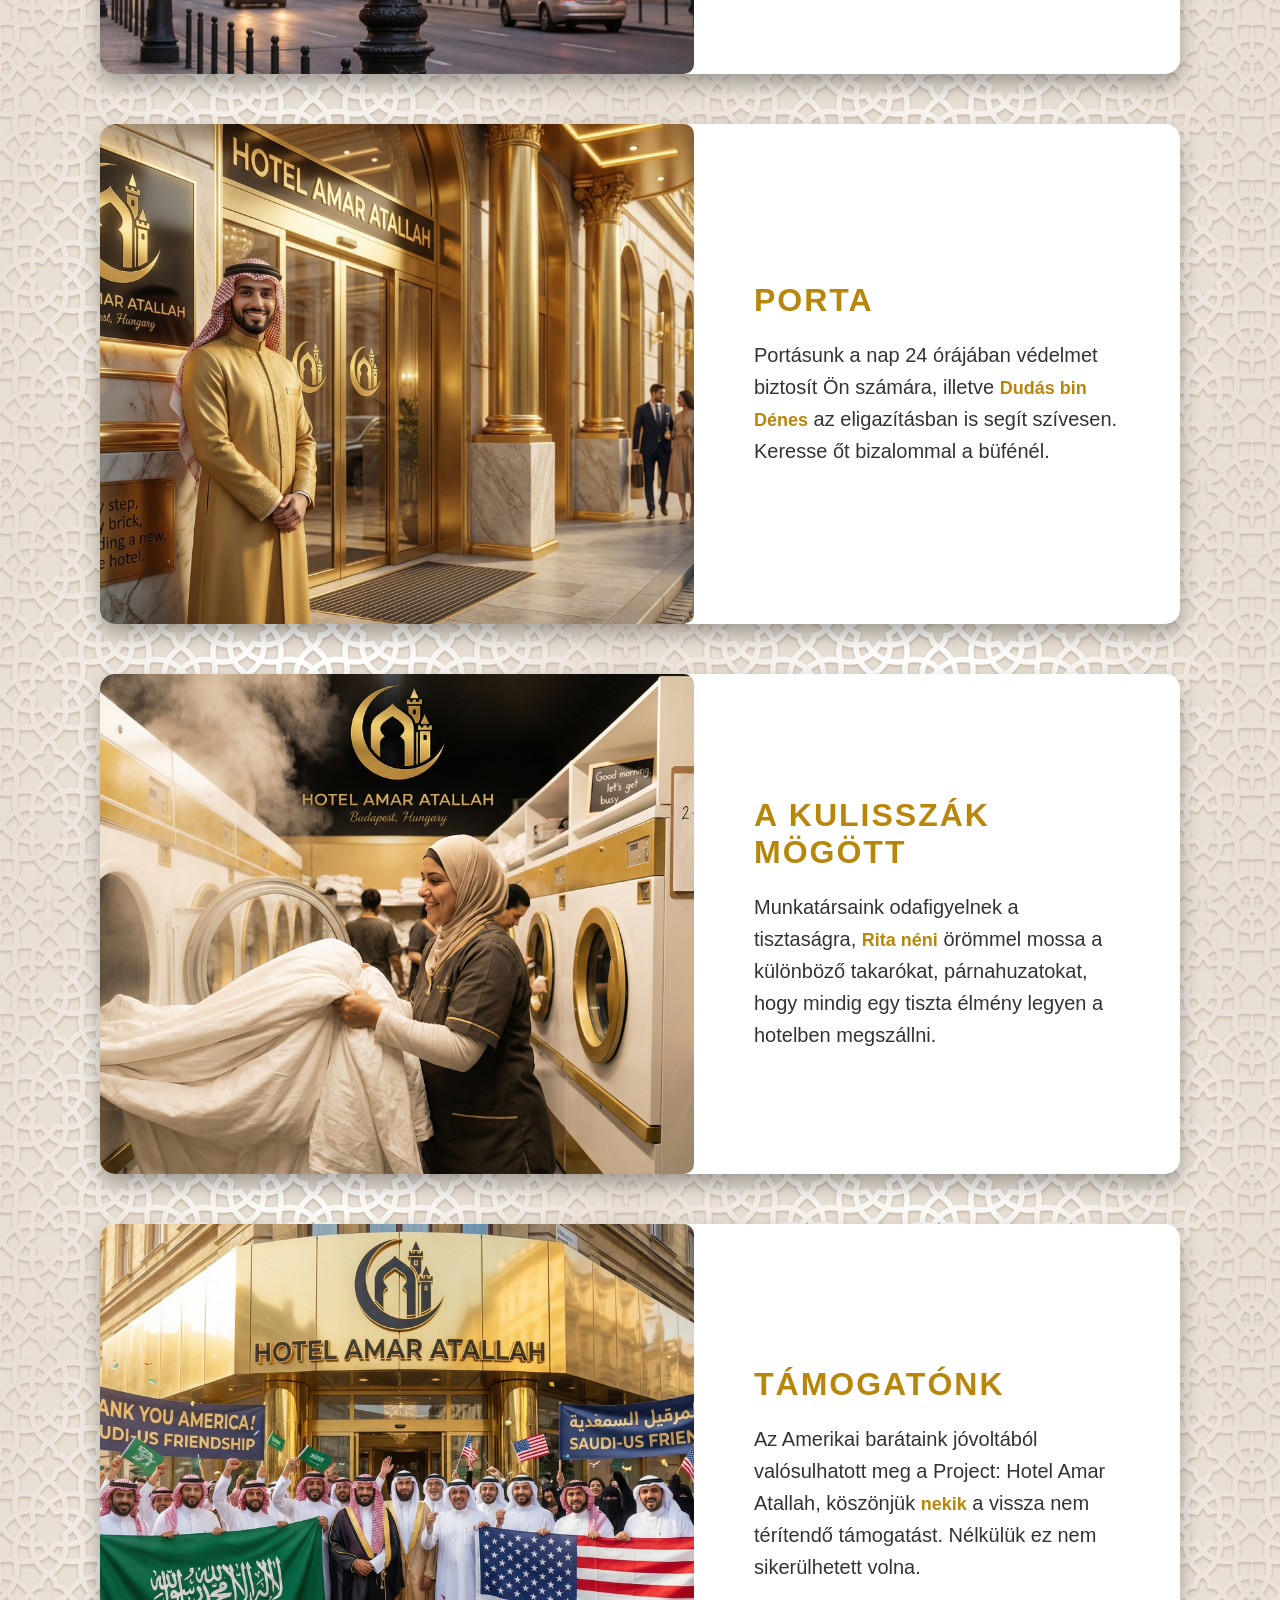
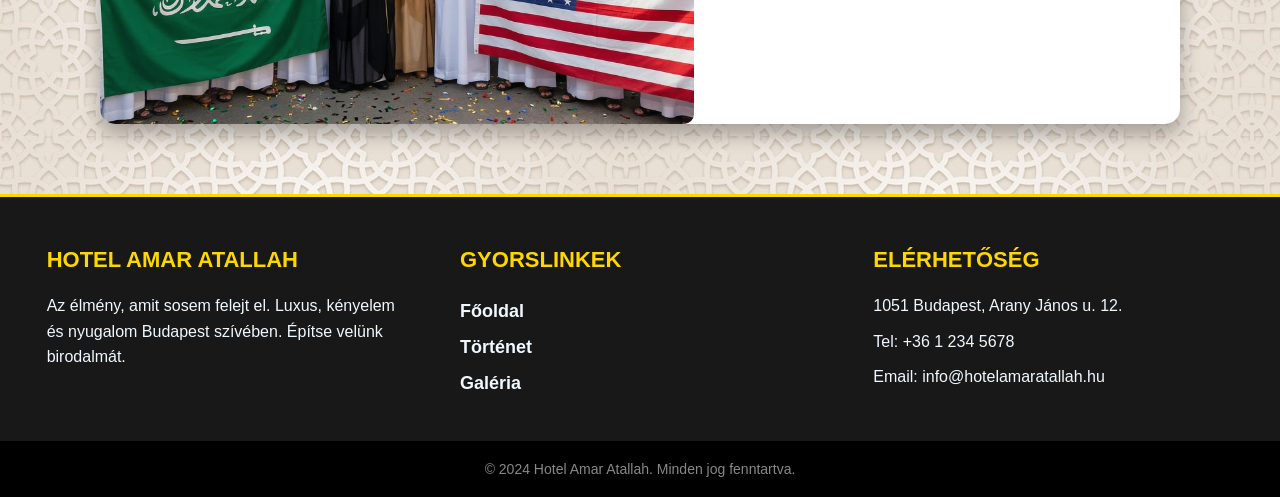
==== commit 5ca1646c: "KAA-42" ====
--- a/Hotel_Amar_Atallah/fooldal/fooldal.html
+++ b/Hotel_Amar_Atallah/fooldal/fooldal.html
@@ -21,7 +21,7 @@
         <li><a href="../fooldal/fooldal.html">Főoldal</a></li>
         <li><a href="../us/us.html">Történet</a></li>
         <li><a href="../galeria/galeria.html">Galéria</a></li>
-        <li><a href="#">Kapcsolat</a></li>
+        <li><a href="#Kapcsolat">Kapcsolat</a></li>
     </ul>
 </nav>
 
@@ -77,7 +77,7 @@
 </main>
 
 <footer>
-    <div class="footer-tartalom">
+    <div class="footer-tartalom" id="Kapcsolat">
         <div class="footer-doboz">
             <h3>Hotel Amar Atallah</h3>
             <p>Az élmény, amit sosem felejt el. Luxus, kényelem és nyugalom Budapest szívében. Építse velünk birodalmát.</p>
@@ -86,10 +86,9 @@
         <div class="footer-doboz">
             <h3>Gyorslinkek</h3>
             <ul>
-                <li><a href="#">Főoldal</a></li>
-                <li><a href="#">Szobák</a></li>
-                <li><a href="#">Galéria</a></li>
-                <li><a href="#">Foglalás</a></li>
+                <li><a href="../fooldal/fooldal.html">Főoldal</a></li>
+                <li><a href="../us/us.html">Történet</a></li>
+                <li><a href="../galeria/galeria.html">Galéria</a></li>
             </ul>
         </div>
 
